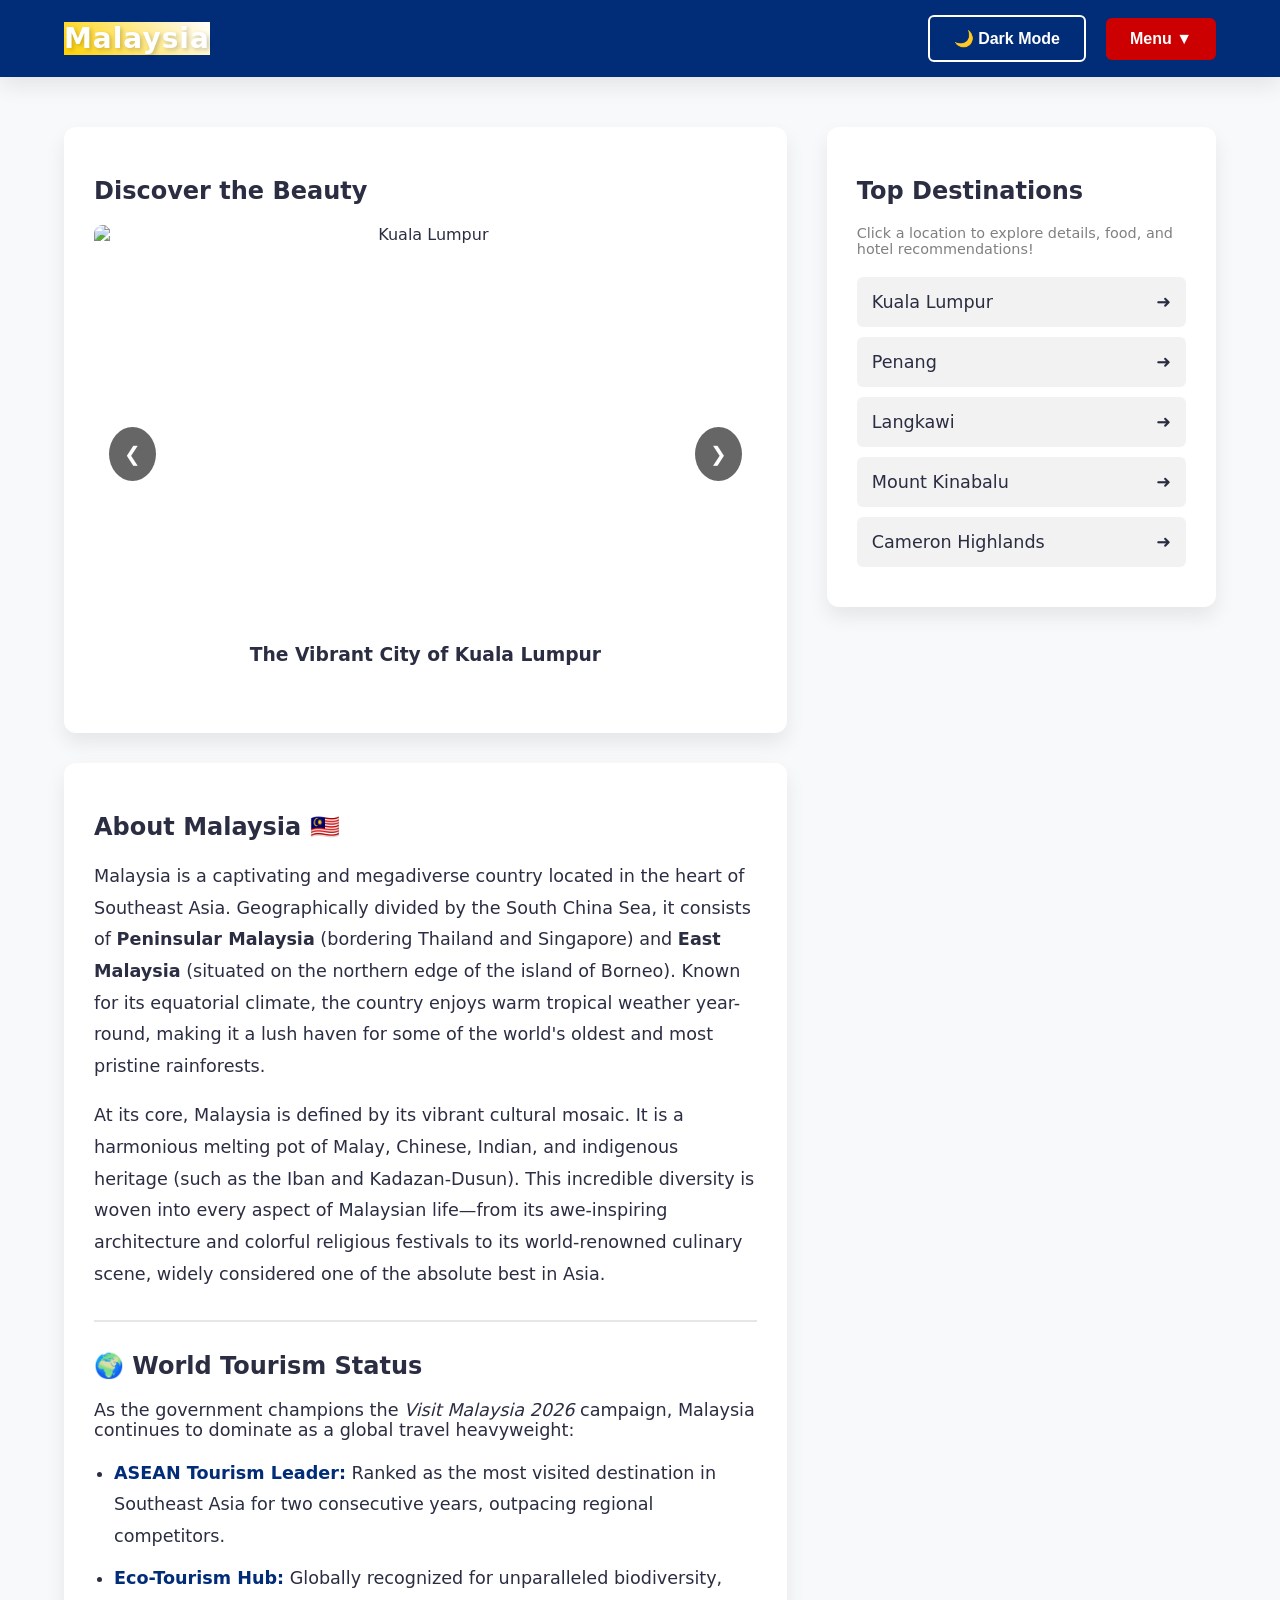
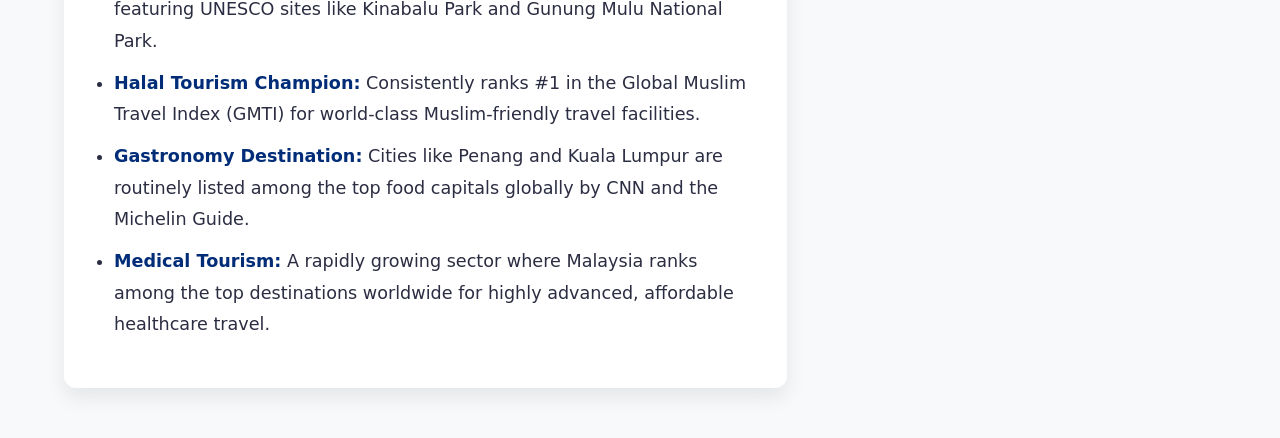
==== Tubes Webdas.html @ df456ab6 "Add files via upload" ====
<!DOCTYPE html>
<html lang="en">
<head>
    <meta charset="UTF-8">
    <meta name="viewport" content="width=device-width, initial-scale=1.0">
    <title>Discover Malaysia - Pro</title>
    <style>
        :root {
            --bg-color: #f8f9fa;
            --text-color: #2b2d42;
            --box-bg: #ffffff;
            --primary-blue: #012C78;
            --primary-red: #CC0001;
            --accent-gold: #FFD100;
            --shadow: 0 10px 20px rgba(0,0,0,0.08);
        }

        .dark-theme {
            --bg-color: #121212;
            --text-color: #f1f1f1;
            --box-bg: #1e1e1e;
            --shadow: 0 10px 20px rgba(0,0,0,0.4);
        }

        body {
            font-family: 'Segoe UI', system-ui, sans-serif;
            margin: 0;
            padding: 0;
            background-color: var(--bg-color);
            color: var(--text-color);
            transition: background-color 0.4s ease, color 0.4s ease; 
        }

        .navbar {
            display: flex;
            justify-content: space-between;
            align-items: center;
            background-color: var(--primary-blue);
            padding: 15px 5%;
            color: white;
            position: sticky;
            top: 0;
            z-index: 1000;
            box-shadow: var(--shadow);
        }

        .text-effect {
            font-size: 28px;
            font-weight: 800;
            background: linear-gradient(45deg, var(--accent-gold), #ffffff);
            text-shadow: 2px 2px 4px rgba(0,0,0,0.2);
            letter-spacing: 1px;
            cursor: pointer;
        }

        .nav-controls {
            display: flex;
            gap: 20px;
            align-items: center;
        }

        .dropdown { position: relative; display: inline-block; }
        .dropdown-content {
            display: none;
            position: absolute;
            right: 0;
            top: 100%;
            background-color: var(--box-bg);
            min-width: 180px;
            box-shadow: var(--shadow);
            z-index: 1;
            border-radius: 8px;
            overflow: hidden;
            opacity: 0;
            transition: opacity 0.3s ease;
        }
        .dropdown-content a { 
            color: var(--text-color); 
            padding: 15px 20px; 
            text-decoration: none; 
            display: block;
            border-bottom: 1px solid rgba(128,128,128,0.1);
        }
        .dropdown-content a:hover { background-color: var(--primary-blue); color: white; }
        .dropdown:hover .dropdown-content { display: block; opacity: 1; }

        .main-grid {
            display: grid;
            grid-template-columns: 1.3fr 0.7fr;
            gap: 40px;
            padding: 50px 5%;
            max-width: 1400px;
            margin: 0 auto;
        }

        .details-grid {
            display: grid;
            grid-template-columns: 1fr 1fr;
            gap: 20px;
            margin-top: 30px;
        }

        .detail-card {
            background: rgba(128,128,128,0.05);
            border-left: 5px solid var(--primary-red);
            padding: 20px;
            border-radius: 8px;
            line-height: 1.6;
        }

        .detail-card h3 { margin-top: 0; color: var(--primary-blue); }
        .dark-theme .detail-card h3 { color: var(--accent-gold); }

        @keyframes slideUpFade {
            from { opacity: 0; transform: translateY(40px); }
            to { opacity: 1; transform: translateY(0); }
        }
        @keyframes fadeIn {
            from { opacity: 0; }
            to { opacity: 1; }
        }
        
        .animated-box {
            animation: slideUpFade 0.8s ease-out forwards;
            background: var(--box-bg);
            padding: 30px;
            border-radius: 12px;
            box-shadow: var(--shadow);
            transition: background-color 0.4s ease, transform 0.3s ease;
        }

        .img-featured {
            width: 100%;
            height: 400px;
            border-radius: 8px;
            object-fit: cover;
            display: block;
            margin-bottom: 15px;
        }

        .btn {
            background-color: var(--primary-red);
            color: white;
            border: none;
            padding: 12px 24px;
            font-size: 16px;
            font-weight: bold;
            border-radius: 6px;
            cursor: pointer;
            transition: background-color 0.3s ease, transform 0.2s ease;
        }
        .btn:hover { background-color: #a00000; transform: scale(1.05); }
        .btn-outline { background-color: transparent; border: 2px solid white; }

        .carousel-container { position: relative; width: 100%; overflow: hidden; border-radius: 8px; margin-bottom: 20px; }
        .carousel-slide { display: none; text-align: center; }
        .carousel-slide.active { display: block; animation: slideUpFade 0.5s ease-out; }
        .carousel-btn {
            position: absolute; top: 50%; transform: translateY(-50%);
            background: rgba(0,0,0,0.6); color: white; border: none;
            padding: 15px; cursor: pointer; font-size: 20px; border-radius: 50%;
            transition: background 0.3s ease;
        }
        .carousel-btn:hover { background: var(--primary-red); }
        .prev { left: 15px; } .next { right: 15px; }

        .destination-list { list-style: none; padding: 0; margin: 0; }
        .destination-list li {
            background: rgba(128,128,128,0.1); margin-bottom: 10px; padding: 15px;
            border-radius: 6px; cursor: pointer; font-weight: 500; font-size: 1.1em;
            transition: all 0.3s ease; display: flex; justify-content: space-between;
        }
        .destination-list li:hover { background: var(--primary-blue); color: white; padding-left: 25px; }

        .status-list {
            padding-left: 20px;
            line-height: 1.8;
            font-size: 1.1em;
        }
        .status-list li { margin-bottom: 10px; }
        .status-list strong { color: var(--primary-blue); }
        .dark-theme .status-list strong { color: var(--accent-gold); }

        #backToTopBtn {
            display: none; position: fixed; bottom: 40px; right: 40px;
            z-index: 99; border-radius: 50%; padding: 15px 20px; font-size: 20px;
        }

        #homeView { display: block; animation: fadeIn 0.5s ease-in; }
        #destinationView { 
            display: none; padding: 50px 5%; max-width: 1100px; margin: 0 auto; 
            animation: fadeIn 0.5s ease-in;
        }

        @media (max-width: 900px) {
            .main-grid, .details-grid { grid-template-columns: 1fr; }
            .navbar { flex-direction: column; gap: 15px; }
            .img-featured { height: 250px; }
        }
    </style>
</head>
<body>

    <nav class="navbar">
        <div class="text-effect" onclick="goHome()">Malaysia</div>
        <div class="nav-controls">
            <button class="btn btn-outline" id="themeToggleBtn">🌙 Dark Mode</button>
            <div class="dropdown">
                <button class="btn">Menu ▼</button>
                <div class="dropdown-content">
                    <a href="#" onclick="goHome()">Home</a>
                    <a href="#">Culture & Heritage</a>
                    <a href="#">Nature & Parks</a>
                </div>
            </div>
        </div>
    </nav>

    <div id="homeView">
        <main class="main-grid">
            
            <div>
                <section class="animated-box">
                    <h2>Discover the Beauty</h2>
                    <div class="carousel-container">
                        <div class="carousel-slide active">
                            <img src="" alt="Kuala Lumpur" class="img-featured">
                            <h3>The Vibrant City of Kuala Lumpur</h3>
                        </div>
                        <div class="carousel-slide">
                            <img src="" alt="Penang" class="img-featured">
                            <h3>Heritage Streets of Penang</h3>
                        </div>
                        <div class="carousel-slide">
                            <img src="" alt="Langkawi" class="img-featured">
                            <h3>Pristine Beaches of Langkawi</h3>
                        </div>
                        <button class="carousel-btn prev" onclick="changeSlide(-1)">&#10094;</button>
                        <button class="carousel-btn next" onclick="changeSlide(1)">&#10095;</button>
                    </div>
                </section>

                <section class="animated-box" style="margin-top: 30px;">
                    <h2>About Malaysia 🇲🇾</h2>
                    <p style="line-height: 1.8; font-size: 1.1em;">
                        Malaysia is a captivating and megadiverse country located in the heart of Southeast Asia. Geographically divided by the South China Sea, it consists of <strong>Peninsular Malaysia</strong> (bordering Thailand and Singapore) and <strong>East Malaysia</strong> (situated on the northern edge of the island of Borneo). Known for its equatorial climate, the country enjoys warm tropical weather year-round, making it a lush haven for some of the world's oldest and most pristine rainforests.
                    </p>
                    <p style="line-height: 1.8; font-size: 1.1em;">
                        At its core, Malaysia is defined by its vibrant cultural mosaic. It is a harmonious melting pot of Malay, Chinese, Indian, and indigenous heritage (such as the Iban and Kadazan-Dusun). This incredible diversity is woven into every aspect of Malaysian life—from its awe-inspiring architecture and colorful religious festivals to its world-renowned culinary scene, widely considered one of the absolute best in Asia.
                    </p>

                    <hr style="border: 1px solid rgba(128,128,128,0.2); margin: 30px 0;">

                    <h2>🌍 World Tourism Status</h2>
                    <p style="font-size: 1.1em;">As the government champions the <em>Visit Malaysia 2026</em> campaign, Malaysia continues to dominate as a global travel heavyweight:</p>
                    <ul class="status-list">
                        <li><strong>ASEAN Tourism Leader:</strong> Ranked as the most visited destination in Southeast Asia for two consecutive years, outpacing regional competitors.</li>
                        <li><strong>Eco-Tourism Hub:</strong> Globally recognized for unparalleled biodiversity, featuring UNESCO sites like Kinabalu Park and Gunung Mulu National Park.</li>
                        <li><strong>Halal Tourism Champion:</strong> Consistently ranks #1 in the Global Muslim Travel Index (GMTI) for world-class Muslim-friendly travel facilities.</li>
                        <li><strong>Gastronomy Destination:</strong> Cities like Penang and Kuala Lumpur are routinely listed among the top food capitals globally by CNN and the Michelin Guide.</li>
                        <li><strong>Medical Tourism:</strong> A rapidly growing sector where Malaysia ranks among the top destinations worldwide for highly advanced, affordable healthcare travel.</li>
                    </ul>
                </section>
            </div>

            <aside>
                <div class="animated-box" style="position: sticky; top: 100px;">
                    <h2>Top Destinations</h2>
                    <p style="font-size: 0.9em; color: gray; margin-bottom: 20px;">Click a location to explore details, food, and hotel recommendations!</p>
                    
                    <ul class="destination-list" id="destinationList">
                        <li data-id="kl">Kuala Lumpur <span>➜</span></li>
                        <li data-id="penang">Penang <span>➜</span></li>
                        <li data-id="langkawi">Langkawi <span>➜</span></li>
                        <li data-id="kinabalu">Mount Kinabalu <span>➜</span></li>
                        <li data-id="cameron">Cameron Highlands <span>➜</span></li>
                    </ul>
                </div>
            </aside>
        </main>
    </div>

    <div id="destinationView">
        <button class="btn" onclick="goHome()">⬅️Return to Home</button>
        
        <div class="animated-box" style="margin-top: 30px;">
            <h1 id="detailTitle" style="color: var(--primary-blue); font-size: 2.8em; margin-top: 0;">Title</h1>
            <img id="detailImage" src="" alt="Destination Image" class="img-featured" style="height: 500px;">
            <p id="detailDesc" style="font-size: 1.2em; line-height: 1.8; margin-top: 20px;"></p>
            
            <div class="details-grid">
                <div class="detail-card">
                    <h3>🍽️ Must-Try Food (With Recommendations)</h3>
                    <p id="detailFood"></p>
                </div>
                <div class="detail-card">
                    <h3>🏨 Top Hotels</h3>
                    <p id="detailHotel"></p>
                </div>
                <div class="detail-card">
                    <h3>🏛️ Historical Sites</h3>
                    <p id="detailHistory"></p>
                </div>
                <div class="detail-card">
                    <h3>📍 Places to Visit</h3>
                    <p id="detailVisit"></p>
                </div>
            </div>
        </div>

        <div style="height: 100px;"></div>
    </div>

    <button class="btn" id="backToTopBtn" onclick="scrollToTop()">↑</button>

    <script>
        const destinationData = {
            "kl": {
                title: "Kuala Lumpur",
                img: "",
                desc: "Kuala Lumpur is the vibrant capital city of Malaysia, seamlessly blending colonial history with futuristic architecture and massive shopping districts.",
                food: "Nasi Lemak (Try it at 'Village Park Restaurant' in Damansara), Char Kway Teow and street food (Explore the famous 'Jalan Alor' night market).",
                hotel: "The Mandarin Oriental KL, W Kuala Lumpur, Trader's Hotel.",
                history: "Sultan Abdul Samad Building, Merdeka Square (where independence was declared).",
                visit: "Petronas Twin Towers, Batu Caves, KL Tower, Bukit Bintang shopping district."
            },
            "penang": {
                title: "Penang",
                img: "",
                desc: "Often known as the food capital of Malaysia, Penang is a spectacular blend of nature, rich colonial history, and a vibrant cultural heritage.",
                food: "Penang Asam Laksa (Try 'Penang Road Famous Teochew Chendul'), Nasi Kandar (Highly recommend 'Deen Maju' or 'Line Clear').",
                hotel: "Eastern & Oriental Hotel (Historic luxury), Shangri-La Rasa Sayang Resort.",
                history: "Fort Cornwallis, Khoo Kongsi clan house, Pinang Peranakan Mansion.",
                visit: "George Town Street Art, Kek Lok Si Temple, Penang Hill."
            },
            "langkawi": {
                title: "Langkawi",
                img: "",
                desc: "Langkawi is an archipelago of 99 islands in the Andaman Sea. Known as the Jewel of Kedah, it boasts pristine beaches and duty-free shopping status.",
                food: "Fresh Ikan Bakar / Grilled Fish (Try 'Orkid Ria Seafood Restaurant' or 'Hafiz View' for great local flavors).",
                hotel: "The Datai Langkawi, St. Regis Langkawi, Pelangi Beach Resort.",
                history: "Mahsuri Tomb & Cultural Centre, Field of Burnt Rice.",
                visit: "Langkawi Sky Bridge, Kilim Karst Geoforest Park, Eagle Square."
            },
            "kinabalu": {
                title: "Mount Kinabalu (Sabah)",
                img: "",
                desc: "Located on the island of Borneo, Mount Kinabalu is the highest peak in Malaysia, surrounded by a world-renowned UNESCO national park teeming with unique biodiversity.",
                food: "Tuaran Mee (Try 'Kedai Kopi Lok Kyun'), Fresh Seafood (Highly recommend 'Welcome Seafood Restaurant' in Kota Kinabalu).",
                hotel: "Sutera Sanctuary Lodges, Sabah Tea Resort, Shangri-La Tanjung Aru.",
                history: "Kundasang War Memorial (Honoring WWII POWs).",
                visit: "Low's Peak (Summit), Poring Hot Springs, Kinabalu Park Botanical Garden."
            },
            "cameron": {
                title: "Cameron Highlands",
                img: "",
                desc: "Escape the tropical heat in the Cameron Highlands! This beautiful hillside area is famous for its sweeping emerald-green tea plantations and cool climate.",
                food: "Traditional English Scones with fresh strawberry jam (Try the 'Jim Thompson Tea Room'), Hot Steamboat dining (Try 'Ferm Nyonya').",
                hotel: "Cameron Highlands Resort, The Lakehouse, Strawberry Park Resort.",
                history: "Time Tunnel Museum (History of the Highlands), Jim Thompson's Mystery Trail.",
                visit: "Boh Tea Plantation, Mossy Forest, Kea Farm Market."
            }
        };

        // return home
        const homeView = document.getElementById('homeView');
        const destinationView = document.getElementById('destinationView');
        const listItems = document.querySelectorAll('#destinationList li');
        
        listItems.forEach(function(item) {
            item.addEventListener('click', function() {
                let locId = this.getAttribute('data-id');
                
                let locData = destinationData[locId];
                
                document.getElementById('detailTitle').textContent = locData.title;
                document.getElementById('detailImage').src = locData.img;
                document.getElementById('detailDesc').innerHTML = locData.desc;
                document.getElementById('detailFood').innerHTML = locData.food;
                document.getElementById('detailHotel').innerHTML = locData.hotel;
                document.getElementById('detailHistory').innerHTML = locData.history;
                document.getElementById('detailVisit').innerHTML = locData.visit;
                
                homeView.style.display = 'none';
                destinationView.style.display = 'block';
                window.scrollTo(0, 0); 
            });
        });

        function goHome() {
            destinationView.style.display = 'none';
            homeView.style.display = 'block';
            window.scrollTo(0, 0);
        }

        // dark mode option
        const themeToggleBtn = document.getElementById('themeToggleBtn');
        const body = document.body;
        
        themeToggleBtn.addEventListener('click', function() {
            body.classList.toggle('dark-theme');
            if (body.classList.contains('dark-theme')) {
                themeToggleBtn.textContent = '☀️ Light Mode';
            } else {
                themeToggleBtn.textContent = '🌙 Dark Mode';
            }
        });

        // carousel img
        let slideIndex = 0;
        const slides = document.querySelectorAll('.carousel-slide');

        function changeSlide(n) {
            slides[slideIndex].classList.remove('active');
            slideIndex += n;
            if (slideIndex >= slides.length) slideIndex = 0;
            if (slideIndex < 0) slideIndex = slides.length - 1;
            slides[slideIndex].classList.add('active');
        }

        setInterval(function() { changeSlide(1); }, 5000);

        const topBtn = document.getElementById('backToTopBtn');
        
        // back t top
        window.onscroll = function() {
            if (document.body.scrollTop > 300 || document.documentElement.scrollTop > 300) {
                topBtn.style.display = "block";
            } else {
                topBtn.style.display = "none";
            }
        };

        function scrollToTop() {
            window.scrollTo({ top: 0, behavior: 'smooth' });
        }
    </script>
</body>
</html>
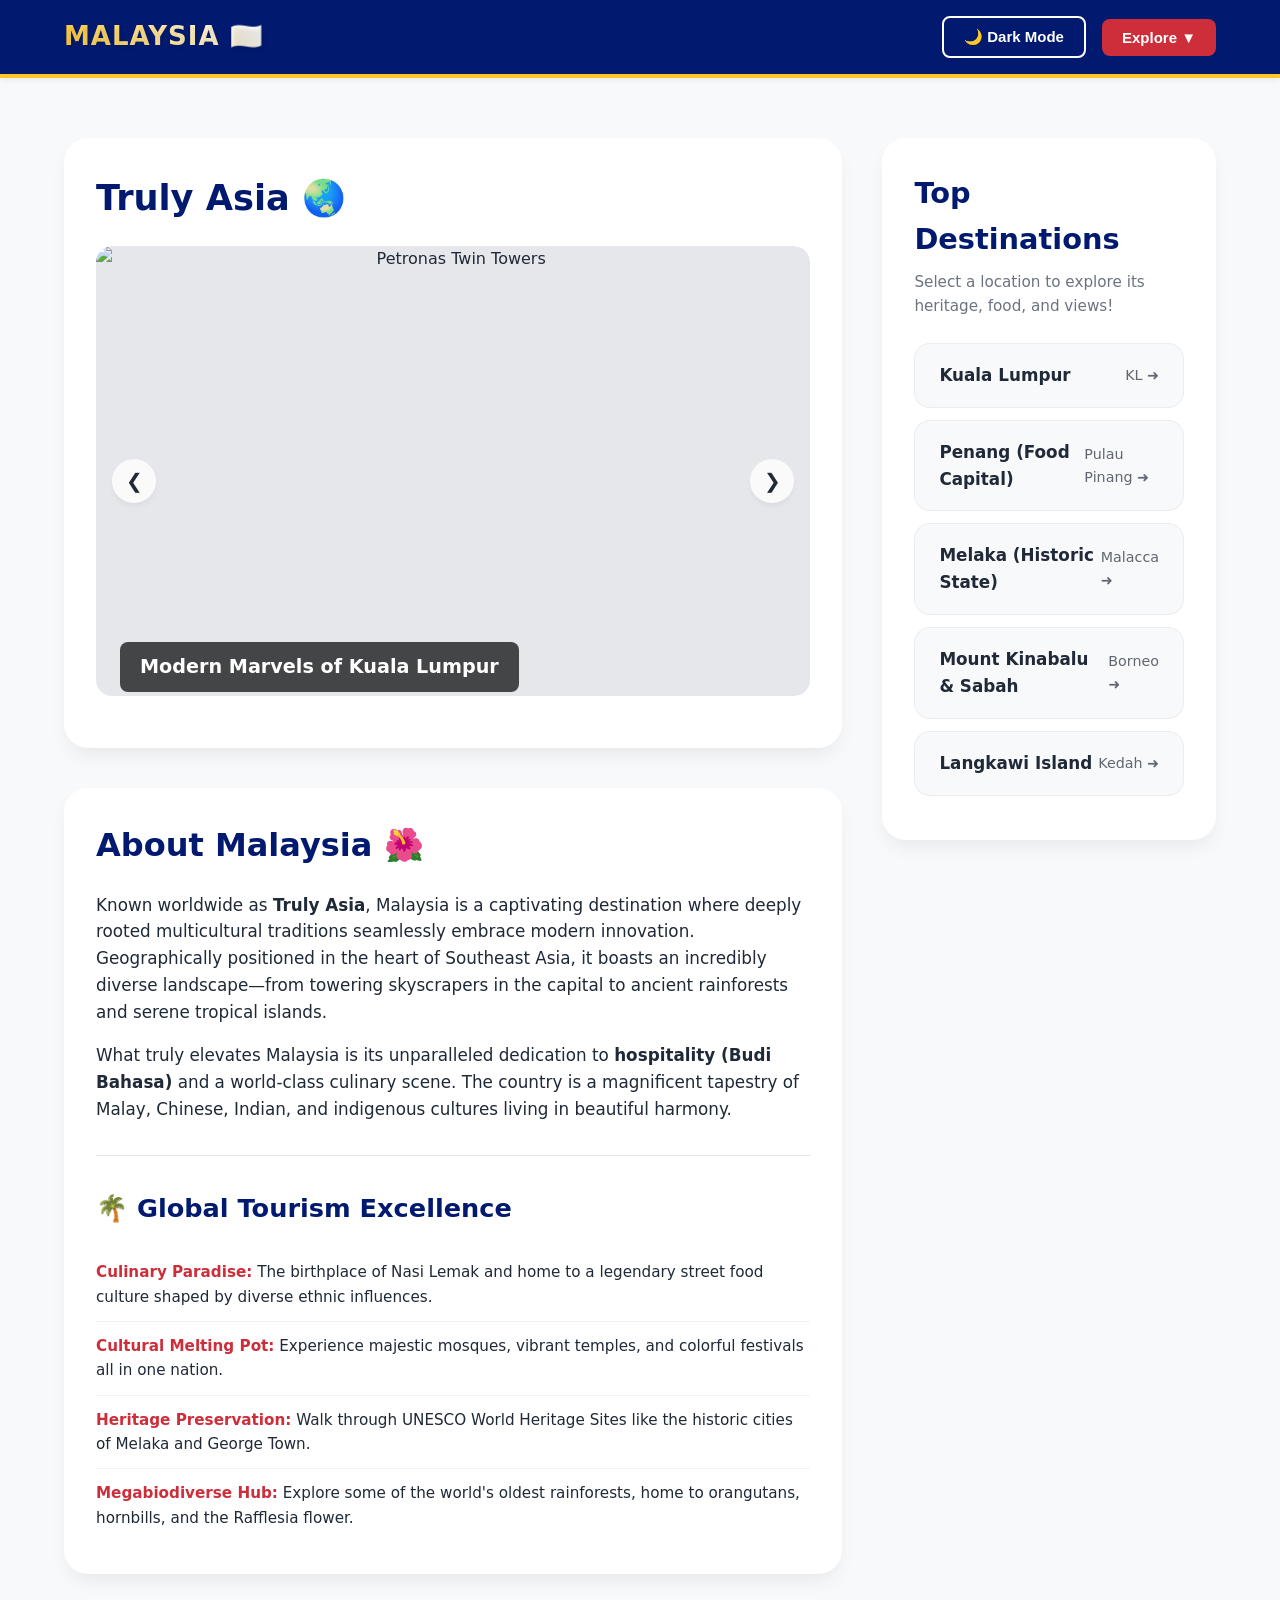
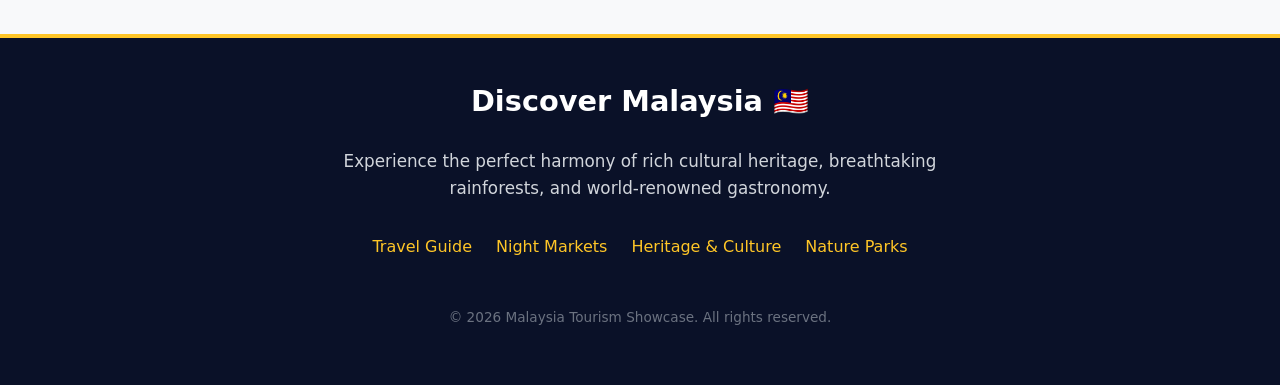
==== commit 1b6fd12b: "Update print statement from 'Hello' to 'Goodbye'" ====
--- a/Tubes Webdas.html
+++ b/Tubes Webdas.html
@@ -1,378 +1,793 @@
 <!DOCTYPE html>
 <html lang="en">
+
 <head>
     <meta charset="UTF-8">
     <meta name="viewport" content="width=device-width, initial-scale=1.0">
-    <title>Discover Malaysia - Pro</title>
+    <title>Discover Malaysia | Menemui Malaysia</title>
     <style>
         :root {
-            --bg-color: #f8f9fa;
-            --text-color: #2b2d42;
-            --box-bg: #ffffff;
-            --primary-blue: #012C78;
-            --primary-red: #CC0001;
-            --accent-gold: #FFD100;
-            --shadow: 0 10px 20px rgba(0,0,0,0.08);
+            --malaysia-blue: #011A70;
+            --malaysia-red: #CD2E3A;
+            --malaysia-yellow: #FFC627;
+            --bg-color: #F8F9FA;
+            --text-color: #1F2937;
+            --text-muted: #6B7280;
+            --box-bg: #FFFFFF;
+            --footer-bg: #0A1128;
+            
+            --shadow-sm: 0 4px 6px -1px rgba(0, 0, 0, 0.05);
+            --shadow-md: 0 10px 20px -5px rgba(0, 0, 0, 0.08);
+            --shadow-hover: 0 20px 25px -5px rgba(0, 0, 0, 0.1);
+            --radius-sm: 8px;
+            --radius-md: 16px;
+            --radius-lg: 24px;
+            --transition: all 0.3s cubic-bezier(0.4, 0, 0.2, 1);
         }
 
         .dark-theme {
-            --bg-color: #121212;
-            --text-color: #f1f1f1;
-            --box-bg: #1e1e1e;
-            --shadow: 0 10px 20px rgba(0,0,0,0.4);
-        }
-
-        body {
-            font-family: 'Segoe UI', system-ui, sans-serif;
+            --bg-color: #111827;
+            --text-color: #F9FAFB;
+            --text-muted: #9CA3AF;
+            --box-bg: #1F2937;
+            --footer-bg: #030712;
+            --malaysia-blue: #1D4ED8; 
+            --malaysia-red: #EF4444;
+            --shadow-md: 0 10px 20px -5px rgba(0, 0, 0, 0.5);
+            --shadow-hover: 0 20px 25px -5px rgba(0, 0, 0, 0.7);
+        }
+
+        * {
+            box-sizing: border-box;
             margin: 0;
             padding: 0;
+        }
+
+        body {
+            font-family: 'Inter', 'Segoe UI', system-ui, sans-serif;
             background-color: var(--bg-color);
             color: var(--text-color);
-            transition: background-color 0.4s ease, color 0.4s ease; 
+            transition: var(--transition);
+            display: flex;
+            flex-direction: column;
+            min-height: 100vh;
+            line-height: 1.6;
         }
 
         .navbar {
             display: flex;
             justify-content: space-between;
             align-items: center;
-            background-color: var(--primary-blue);
-            padding: 15px 5%;
+            background-color: var(--malaysia-blue);
+            padding: 16px 5%;
             color: white;
             position: sticky;
             top: 0;
             z-index: 1000;
-            box-shadow: var(--shadow);
+            box-shadow: var(--shadow-sm);
+            border-bottom: 4px solid var(--malaysia-yellow);
+            transition: var(--transition);
         }
 
         .text-effect {
-            font-size: 28px;
+            font-size: 26px;
             font-weight: 800;
-            background: linear-gradient(45deg, var(--accent-gold), #ffffff);
-            text-shadow: 2px 2px 4px rgba(0,0,0,0.2);
+            background: linear-gradient(45deg, var(--malaysia-yellow), #FFF, var(--malaysia-yellow));
+            background-size: 200% auto;
+            -webkit-background-clip: text;
+            -webkit-text-fill-color: transparent;
+            text-shadow: 2px 2px 4px rgba(0, 0, 0, 0.1);
             letter-spacing: 1px;
             cursor: pointer;
+            animation: shine 4s linear infinite;
+        }
+
+        @keyframes shine {
+            to { background-position: 200% center; }
         }
 
         .nav-controls {
             display: flex;
-            gap: 20px;
+            gap: 16px;
             align-items: center;
         }
 
-        .dropdown { position: relative; display: inline-block; }
+        .btn {
+            background-color: var(--malaysia-red);
+            color: white;
+            border: none;
+            padding: 10px 20px;
+            font-size: 15px;
+            font-weight: 600;
+            border-radius: var(--radius-sm);
+            cursor: pointer;
+            transition: var(--transition);
+            display: inline-flex;
+            align-items: center;
+            justify-content: center;
+        }
+
+        .btn:hover {
+            background-color: #A01E28;
+            transform: translateY(-2px);
+            box-shadow: var(--shadow-md);
+        }
+
+        .btn-outline {
+            background-color: transparent;
+            border: 2px solid white;
+            color: white;
+        }
+        
+        .btn-outline:hover {
+            background-color: rgba(255, 255, 255, 0.15);
+            transform: translateY(-2px);
+        }
+
+        .dropdown {
+            position: relative;
+            display: inline-block;
+        }
+
         .dropdown-content {
-            display: none;
+            display: block;
+            visibility: hidden;
             position: absolute;
             right: 0;
-            top: 100%;
+            top: 130%;
             background-color: var(--box-bg);
-            min-width: 180px;
-            box-shadow: var(--shadow);
+            min-width: 240px;
+            box-shadow: var(--shadow-md);
             z-index: 1;
-            border-radius: 8px;
+            border-radius: var(--radius-md);
             overflow: hidden;
             opacity: 0;
-            transition: opacity 0.3s ease;
-        }
-        .dropdown-content a { 
-            color: var(--text-color); 
-            padding: 15px 20px; 
-            text-decoration: none; 
+            text-align: left;
+            transform: translateY(10px);
+            transition: var(--transition);
+            border: 1px solid rgba(128, 128, 128, 0.1);
+        }
+
+        .dropdown-content a {
+            color: var(--text-color);
+            padding: 14px 20px;
+            text-decoration: none;
             display: block;
-            border-bottom: 1px solid rgba(128,128,128,0.1);
-        }
-        .dropdown-content a:hover { background-color: var(--primary-blue); color: white; }
-        .dropdown:hover .dropdown-content { display: block; opacity: 1; }
+            border-bottom: 1px solid rgba(128, 128, 128, 0.05);
+            transition: var(--transition);
+            font-weight: 500;
+        }
+
+        .dropdown-content a:hover {
+            background-color: var(--malaysia-blue);
+            color: white;
+            padding-left: 28px;
+        }
+
+        .dropdown:hover .dropdown-content {
+            visibility: visible;
+            opacity: 1;
+            transform: translateY(0);
+        }
 
         .main-grid {
             display: grid;
-            grid-template-columns: 1.3fr 0.7fr;
+            grid-template-columns: 1.4fr 0.6fr;
             gap: 40px;
-            padding: 50px 5%;
-            max-width: 1400px;
+            padding: 60px 5%;
+            max-width: 1440px;
             margin: 0 auto;
+            flex-grow: 1;
+        }
+
+        .category-grid {
+            display: grid;
+            grid-template-columns: repeat(auto-fit, minmax(340px, 1fr));
+            gap: 32px;
+            padding: 40px 5%;
+            max-width: 1440px;
+            margin: 0 auto;
+            flex-grow: 1;
         }
 
         .details-grid {
             display: grid;
-            grid-template-columns: 1fr 1fr;
-            gap: 20px;
-            margin-top: 30px;
+            grid-template-columns: repeat(auto-fit, minmax(280px, 1fr));
+            gap: 24px;
+            margin-top: 40px;
+        }
+
+        .animated-box {
+            background: var(--box-bg);
+            padding: 32px;
+            border-radius: var(--radius-lg);
+            box-shadow: var(--shadow-md);
+            transition: var(--transition);
+            animation: slideUpFade 0.6s ease-out forwards;
+        }
+
+        .animated-box:hover {
+            box-shadow: var(--shadow-hover);
         }
 
         .detail-card {
-            background: rgba(128,128,128,0.05);
-            border-left: 5px solid var(--primary-red);
-            padding: 20px;
-            border-radius: 8px;
-            line-height: 1.6;
-        }
-
-        .detail-card h3 { margin-top: 0; color: var(--primary-blue); }
-        .dark-theme .detail-card h3 { color: var(--accent-gold); }
+            background: rgba(128, 128, 128, 0.03);
+            border-left: 6px solid var(--malaysia-red);
+            padding: 24px;
+            border-radius: 0 var(--radius-md) var(--radius-md) 0;
+            transition: var(--transition);
+        }
+        
+        .detail-card:hover {
+            transform: translateX(5px);
+            background: rgba(128, 128, 128, 0.06);
+        }
+
+        .detail-card h3 {
+            margin-top: 0;
+            margin-bottom: 12px;
+            color: var(--malaysia-blue);
+            font-size: 1.2rem;
+        }
+
+        .dark-theme .detail-card h3 {
+            color: var(--malaysia-yellow);
+        }
+
+        .img-featured {
+            width: 100%;
+            height: 450px;
+            border-radius: var(--radius-md);
+            object-fit: cover;
+            display: block;
+            margin-bottom: 20px;
+            background-color: #E5E7EB;
+        }
+
+        .dark-theme .img-featured {
+            background-color: #374151;
+        }
+
+        .img-card {
+            width: calc(100% + 64px);
+            height: 240px;
+            object-fit: cover;
+            border-radius: var(--radius-lg) var(--radius-lg) 0 0;
+            margin: -32px -32px 24px -32px;
+            background-color: #E5E7EB;
+        }
+
+        .carousel-container {
+            position: relative;
+            width: 100%;
+            overflow: hidden;
+            border-radius: var(--radius-md);
+            margin-top: 20px;
+        }
+
+        .carousel-slide {
+            display: none;
+            text-align: center;
+        }
+
+        .carousel-slide.active {
+            display: block;
+            animation: fadeIn 0.5s ease-out;
+        }
+
+        .carousel-slide h3 {
+            position: absolute;
+            bottom: 24px;
+            left: 24px;
+            background: rgba(0, 0, 0, 0.7);
+            color: white;
+            padding: 10px 20px;
+            border-radius: var(--radius-sm);
+            margin: 0;
+            font-size: 1.2rem;
+            backdrop-filter: blur(4px);
+        }
+
+        .carousel-btn {
+            position: absolute;
+            top: 50%;
+            transform: translateY(-50%);
+            background: rgba(255, 255, 255, 0.8);
+            color: var(--text-color);
+            border: none;
+            width: 44px;
+            height: 44px;
+            cursor: pointer;
+            font-size: 20px;
+            border-radius: 50%;
+            transition: var(--transition);
+            display: flex;
+            align-items: center;
+            justify-content: center;
+            box-shadow: var(--shadow-sm);
+        }
+
+        .carousel-btn:hover { 
+            background: var(--malaysia-blue); 
+            color: white;
+            transform: translateY(-50%) scale(1.1);
+        }
+        
+        .prev { left: 16px; }
+        .next { right: 16px; }
+
+        h1, h2 {
+            color: var(--malaysia-blue);
+            margin-bottom: 20px;
+            font-weight: 800;
+        }
+
+        .dark-theme h1, .dark-theme h2 {
+            color: var(--malaysia-yellow);
+        }
+
+        p {
+            color: var(--text-color);
+            margin-bottom: 16px;
+            font-size: 1.05rem;
+        }
+
+        .destination-list {
+            list-style: none;
+        }
+
+        .destination-list li {
+            background: var(--bg-color);
+            margin-bottom: 12px;
+            padding: 18px 24px;
+            border-radius: var(--radius-md);
+            cursor: pointer;
+            font-weight: 600;
+            font-size: 1.05rem;
+            transition: var(--transition);
+            display: flex;
+            justify-content: space-between;
+            align-items: center;
+            border: 1px solid rgba(128, 128, 128, 0.1);
+        }
+
+        .destination-list li:hover {
+            background: var(--malaysia-blue);
+            color: white;
+            transform: scale(1.02);
+            box-shadow: var(--shadow-md);
+            border-color: transparent;
+        }
+        
+        .dest-cht {
+            font-size: 0.85em;
+            opacity: 0.7;
+            font-weight: 400;
+        }
+
+        .info-list {
+            list-style: none;
+            margin: 20px 0 0 0;
+        }
+        
+        .info-list li { 
+            padding: 12px 0; 
+            border-bottom: 1px solid rgba(128,128,128,0.1); 
+            font-size: 0.95rem;
+        }
+        
+        .info-list li:last-child { border-bottom: none; }
+        .info-list strong { color: var(--malaysia-red); }
+        .dark-theme .info-list strong { color: var(--malaysia-yellow); }
+
+        footer {
+            background-color: var(--footer-bg);
+            color: #FFFFFF;
+            text-align: center;
+            padding: 40px 20px;
+            margin-top: auto;
+            border-top: 4px solid var(--malaysia-yellow);
+        }
+
+        .footer-content {
+            max-width: 1200px;
+            margin: 0 auto;
+            display: flex;
+            flex-direction: column;
+            gap: 16px;
+        }
+
+        .footer-links {
+            display: flex;
+            justify-content: center;
+            flex-wrap: wrap;
+            gap: 24px;
+            margin-top: 16px;
+        }
+
+        .footer-links a {
+            color: var(--malaysia-yellow);
+            text-decoration: none;
+            font-weight: 500;
+            transition: var(--transition);
+        }
+
+        .footer-links a:hover {
+            color: white;
+            text-decoration: underline;
+        }
+
+        #backToTopBtn {
+            display: none;
+            position: fixed;
+            bottom: 40px;
+            right: 40px;
+            z-index: 99;
+            width: 50px;
+            height: 50px;
+            border-radius: 50%;
+            font-size: 24px;
+            box-shadow: var(--shadow-hover);
+            background-color: var(--malaysia-blue);
+        }
+
+        .view-section {
+            display: none;
+            animation: fadeIn 0.4s ease-in;
+            width: 100%;
+        }
+
+        .view-section.active {
+            display: block;
+        }
 
         @keyframes slideUpFade {
-            from { opacity: 0; transform: translateY(40px); }
+            from { opacity: 0; transform: translateY(30px); }
             to { opacity: 1; transform: translateY(0); }
         }
+
         @keyframes fadeIn {
             from { opacity: 0; }
             to { opacity: 1; }
         }
-        
-        .animated-box {
-            animation: slideUpFade 0.8s ease-out forwards;
-            background: var(--box-bg);
-            padding: 30px;
-            border-radius: 12px;
-            box-shadow: var(--shadow);
-            transition: background-color 0.4s ease, transform 0.3s ease;
-        }
-
-        .img-featured {
-            width: 100%;
-            height: 400px;
-            border-radius: 8px;
-            object-fit: cover;
-            display: block;
-            margin-bottom: 15px;
-        }
-
-        .btn {
-            background-color: var(--primary-red);
-            color: white;
-            border: none;
-            padding: 12px 24px;
-            font-size: 16px;
-            font-weight: bold;
-            border-radius: 6px;
-            cursor: pointer;
-            transition: background-color 0.3s ease, transform 0.2s ease;
-        }
-        .btn:hover { background-color: #a00000; transform: scale(1.05); }
-        .btn-outline { background-color: transparent; border: 2px solid white; }
-
-        .carousel-container { position: relative; width: 100%; overflow: hidden; border-radius: 8px; margin-bottom: 20px; }
-        .carousel-slide { display: none; text-align: center; }
-        .carousel-slide.active { display: block; animation: slideUpFade 0.5s ease-out; }
-        .carousel-btn {
-            position: absolute; top: 50%; transform: translateY(-50%);
-            background: rgba(0,0,0,0.6); color: white; border: none;
-            padding: 15px; cursor: pointer; font-size: 20px; border-radius: 50%;
-            transition: background 0.3s ease;
-        }
-        .carousel-btn:hover { background: var(--primary-red); }
-        .prev { left: 15px; } .next { right: 15px; }
-
-        .destination-list { list-style: none; padding: 0; margin: 0; }
-        .destination-list li {
-            background: rgba(128,128,128,0.1); margin-bottom: 10px; padding: 15px;
-            border-radius: 6px; cursor: pointer; font-weight: 500; font-size: 1.1em;
-            transition: all 0.3s ease; display: flex; justify-content: space-between;
-        }
-        .destination-list li:hover { background: var(--primary-blue); color: white; padding-left: 25px; }
-
-        .status-list {
-            padding-left: 20px;
-            line-height: 1.8;
-            font-size: 1.1em;
-        }
-        .status-list li { margin-bottom: 10px; }
-        .status-list strong { color: var(--primary-blue); }
-        .dark-theme .status-list strong { color: var(--accent-gold); }
-
-        #backToTopBtn {
-            display: none; position: fixed; bottom: 40px; right: 40px;
-            z-index: 99; border-radius: 50%; padding: 15px 20px; font-size: 20px;
-        }
-
-        #homeView { display: block; animation: fadeIn 0.5s ease-in; }
-        #destinationView { 
-            display: none; padding: 50px 5%; max-width: 1100px; margin: 0 auto; 
-            animation: fadeIn 0.5s ease-in;
-        }
-
-        @media (max-width: 900px) {
-            .main-grid, .details-grid { grid-template-columns: 1fr; }
-            .navbar { flex-direction: column; gap: 15px; }
+
+        @media (max-width: 992px) {
+            .main-grid { grid-template-columns: 1fr; }
+            .img-featured { height: 350px; }
+        }
+
+        @media (max-width: 768px) {
+            .navbar {
+                flex-direction: column;
+                gap: 20px;
+                padding-bottom: 24px;
+            }
+            .nav-controls {
+                width: 100%;
+                justify-content: center;
+            }
+            .dropdown-content {
+                right: auto;
+                left: 50%;
+                transform: translate(-50%, 10px);
+                text-align: center;
+            }
+            .dropdown:hover .dropdown-content {
+                transform: translate(-50%, 0);
+            }
             .img-featured { height: 250px; }
+            .carousel-slide h3 { font-size: 1rem; }
         }
     </style>
 </head>
+
 <body>
 
     <nav class="navbar">
-        <div class="text-effect" onclick="goHome()">Malaysia</div>
+        <div class="text-effect" onclick="switchView('homeView')">MALAYSIA 🇲🇾</div>
         <div class="nav-controls">
             <button class="btn btn-outline" id="themeToggleBtn">🌙 Dark Mode</button>
             <div class="dropdown">
-                <button class="btn">Menu ▼</button>
+                <button class="btn">Explore ▼</button>
                 <div class="dropdown-content">
-                    <a href="#" onclick="goHome()">Home</a>
-                    <a href="#">Culture & Heritage</a>
-                    <a href="#">Nature & Parks</a>
+                    <a href="#" onclick="switchView('homeView')">Home / Laman Utama</a>
+                    <a href="#" onclick="switchView('nightMarketView')">Night Markets / Pasar Malam</a>
+                    <a href="#" onclick="switchView('templesView')">Heritage / Warisan</a>
+                    <a href="#" onclick="switchView('natureView')">Nature / Alam Semulajadi</a>
                 </div>
             </div>
         </div>
     </nav>
 
-    <div id="homeView">
+    <div id="homeView" class="view-section active">
         <main class="main-grid">
-            
             <div>
                 <section class="animated-box">
-                    <h2>Discover the Beauty</h2>
+                    <h2 style="margin-top: 0; font-size: 2.2rem;">Truly Asia 🌏</h2>
                     <div class="carousel-container">
                         <div class="carousel-slide active">
-                            <img src="" alt="Kuala Lumpur" class="img-featured">
-                            <h3>The Vibrant City of Kuala Lumpur</h3>
+                            <img src="" alt="Petronas Twin Towers" class="img-featured">
+                            <h3>Modern Marvels of Kuala Lumpur</h3>
                         </div>
                         <div class="carousel-slide">
-                            <img src="" alt="Penang" class="img-featured">
-                            <h3>Heritage Streets of Penang</h3>
+                            <img src="" alt="George Town" class="img-featured">
+                            <h3>Historic Streets of Penang</h3>
                         </div>
                         <div class="carousel-slide">
-                            <img src="" alt="Langkawi" class="img-featured">
-                            <h3>Pristine Beaches of Langkawi</h3>
+                            <img src="" alt="Mount Kinabalu" class="img-featured">
+                            <h3>Majestic Peaks of Sabah</h3>
                         </div>
                         <button class="carousel-btn prev" onclick="changeSlide(-1)">&#10094;</button>
                         <button class="carousel-btn next" onclick="changeSlide(1)">&#10095;</button>
                     </div>
                 </section>
 
-                <section class="animated-box" style="margin-top: 30px;">
-                    <h2>About Malaysia 🇲🇾</h2>
-                    <p style="line-height: 1.8; font-size: 1.1em;">
-                        Malaysia is a captivating and megadiverse country located in the heart of Southeast Asia. Geographically divided by the South China Sea, it consists of <strong>Peninsular Malaysia</strong> (bordering Thailand and Singapore) and <strong>East Malaysia</strong> (situated on the northern edge of the island of Borneo). Known for its equatorial climate, the country enjoys warm tropical weather year-round, making it a lush haven for some of the world's oldest and most pristine rainforests.
+                <section class="animated-box" style="margin-top: 40px;">
+                    <h2 style="font-size: 2rem;">About Malaysia 🌺</h2>
+                    <p>
+                        Known worldwide as <strong>Truly Asia</strong>, Malaysia is a captivating destination where deeply rooted multicultural traditions seamlessly embrace modern innovation. Geographically positioned in the heart of Southeast Asia, it boasts an incredibly diverse landscape—from towering skyscrapers in the capital to ancient rainforests and serene tropical islands.
                     </p>
-                    <p style="line-height: 1.8; font-size: 1.1em;">
-                        At its core, Malaysia is defined by its vibrant cultural mosaic. It is a harmonious melting pot of Malay, Chinese, Indian, and indigenous heritage (such as the Iban and Kadazan-Dusun). This incredible diversity is woven into every aspect of Malaysian life—from its awe-inspiring architecture and colorful religious festivals to its world-renowned culinary scene, widely considered one of the absolute best in Asia.
+                    <p>
+                        What truly elevates Malaysia is its unparalleled dedication to <strong>hospitality (Budi Bahasa)</strong> and a world-class culinary scene. The country is a magnificent tapestry of Malay, Chinese, Indian, and indigenous cultures living in beautiful harmony.
                     </p>
 
-                    <hr style="border: 1px solid rgba(128,128,128,0.2); margin: 30px 0;">
-
-                    <h2>🌍 World Tourism Status</h2>
-                    <p style="font-size: 1.1em;">As the government champions the <em>Visit Malaysia 2026</em> campaign, Malaysia continues to dominate as a global travel heavyweight:</p>
-                    <ul class="status-list">
-                        <li><strong>ASEAN Tourism Leader:</strong> Ranked as the most visited destination in Southeast Asia for two consecutive years, outpacing regional competitors.</li>
-                        <li><strong>Eco-Tourism Hub:</strong> Globally recognized for unparalleled biodiversity, featuring UNESCO sites like Kinabalu Park and Gunung Mulu National Park.</li>
-                        <li><strong>Halal Tourism Champion:</strong> Consistently ranks #1 in the Global Muslim Travel Index (GMTI) for world-class Muslim-friendly travel facilities.</li>
-                        <li><strong>Gastronomy Destination:</strong> Cities like Penang and Kuala Lumpur are routinely listed among the top food capitals globally by CNN and the Michelin Guide.</li>
-                        <li><strong>Medical Tourism:</strong> A rapidly growing sector where Malaysia ranks among the top destinations worldwide for highly advanced, affordable healthcare travel.</li>
+                    <hr style="border: none; border-top: 1px solid rgba(128,128,128,0.2); margin: 32px 0;">
+
+                    <h2 style="font-size: 1.6rem;">🌴 Global Tourism Excellence</h2>
+                    <ul class="info-list" style="margin-top: 0;">
+                        <li><strong>Culinary Paradise:</strong> The birthplace of Nasi Lemak and home to a legendary street food culture shaped by diverse ethnic influences.</li>
+                        <li><strong>Cultural Melting Pot:</strong> Experience majestic mosques, vibrant temples, and colorful festivals all in one nation.</li>
+                        <li><strong>Heritage Preservation:</strong> Walk through UNESCO World Heritage Sites like the historic cities of Melaka and George Town.</li>
+                        <li><strong>Megabiodiverse Hub:</strong> Explore some of the world's oldest rainforests, home to orangutans, hornbills, and the Rafflesia flower.</li>
                     </ul>
                 </section>
             </div>
 
             <aside>
                 <div class="animated-box" style="position: sticky; top: 100px;">
-                    <h2>Top Destinations</h2>
-                    <p style="font-size: 0.9em; color: gray; margin-bottom: 20px;">Click a location to explore details, food, and hotel recommendations!</p>
-                    
+                    <h2 style="font-size: 1.8rem; margin-bottom: 8px;">Top Destinations</h2>
+                    <p style="font-size: 0.95rem; color: var(--text-muted); margin-bottom: 24px;">Select a location to explore its heritage, food, and views!</p>
                     <ul class="destination-list" id="destinationList">
-                        <li data-id="kl">Kuala Lumpur <span>➜</span></li>
-                        <li data-id="penang">Penang <span>➜</span></li>
-                        <li data-id="langkawi">Langkawi <span>➜</span></li>
-                        <li data-id="kinabalu">Mount Kinabalu <span>➜</span></li>
-                        <li data-id="cameron">Cameron Highlands <span>➜</span></li>
+                        <li data-id="kuala_lumpur"><span>Kuala Lumpur</span><span class="dest-cht">KL ➜</span></li>
+                        <li data-id="penang"><span>Penang (Food Capital)</span><span class="dest-cht">Pulau Pinang ➜</span></li>
+                        <li data-id="melaka"><span>Melaka (Historic State)</span><span class="dest-cht">Malacca ➜</span></li>
+                        <li data-id="sabah"><span>Mount Kinabalu & Sabah</span><span class="dest-cht">Borneo ➜</span></li>
+                        <li data-id="langkawi"><span>Langkawi Island</span><span class="dest-cht">Kedah ➜</span></li>
                     </ul>
                 </div>
             </aside>
         </main>
     </div>
 
-    <div id="destinationView">
-        <button class="btn" onclick="goHome()">⬅️Return to Home</button>
-        
-        <div class="animated-box" style="margin-top: 30px;">
-            <h1 id="detailTitle" style="color: var(--primary-blue); font-size: 2.8em; margin-top: 0;">Title</h1>
-            <img id="detailImage" src="" alt="Destination Image" class="img-featured" style="height: 500px;">
-            <p id="detailDesc" style="font-size: 1.2em; line-height: 1.8; margin-top: 20px;"></p>
-            
-            <div class="details-grid">
-                <div class="detail-card">
-                    <h3>🍽️ Must-Try Food (With Recommendations)</h3>
-                    <p id="detailFood"></p>
+    <div id="destinationView" class="view-section">
+        <div style="padding: 60px 5%; max-width: 1200px; margin: 0 auto;">
+            <button class="btn btn-outline" style="color: var(--text-color); border: 2px solid var(--malaysia-blue);" onclick="switchView('homeView')">⬅️ Back to Map</button>
+
+            <div class="animated-box" style="margin-top: 32px;">
+                <h1 id="detailTitle" style="font-size: 3rem; margin-top: 0;">Title</h1>
+                <img id="detailImage" src="" alt="Destination Image" class="img-featured" style="height: 500px;">
+                <p id="detailDesc" style="font-size: 1.15rem; margin-top: 24px;"></p>
+
+                <div class="details-grid">
+                    <div class="detail-card">
+                        <h3>🍛 Must-Eat Cuisine</h3>
+                        <p id="detailFood" style="margin: 0; font-size: 0.95rem;"></p>
+                    </div>
+                    <div class="detail-card">
+                        <h3>🏨 Where to Stay</h3>
+                        <p id="detailHotel" style="margin: 0; font-size: 0.95rem;"></p>
+                    </div>
+                    <div class="detail-card">
+                        <h3>🕌 Heritage & History</h3>
+                        <p id="detailHistory" style="margin: 0; font-size: 0.95rem;"></p>
+                    </div>
+                    <div class="detail-card">
+                        <h3>📍 Sightseeing Highlights</h3>
+                        <p id="detailVisit" style="margin: 0; font-size: 0.95rem;"></p>
+                    </div>
                 </div>
-                <div class="detail-card">
-                    <h3>🏨 Top Hotels</h3>
-                    <p id="detailHotel"></p>
-                </div>
-                <div class="detail-card">
-                    <h3>🏛️ Historical Sites</h3>
-                    <p id="detailHistory"></p>
-                </div>
-                <div class="detail-card">
-                    <h3>📍 Places to Visit</h3>
-                    <p id="detailVisit"></p>
-                </div>
             </div>
         </div>
-
-        <div style="height: 100px;"></div>
     </div>
+
+    <div id="nightMarketView" class="view-section">
+        <div style="padding: 60px 5% 20px; text-align: center;">
+            <h1 style="font-size: 3.5rem; margin-bottom: 16px;">Night Markets / Pasar Malam</h1>
+            <p style="font-size: 1.2rem; max-width: 800px; margin: 0 auto; color: var(--text-muted);">Experience the bustling, delicious, and vibrant soul of Malaysian culinary culture. Prepare your appetite for the world's best street food.</p>
+        </div>
+        <div class="category-grid">
+            <div class="animated-box">
+                <img src="" alt="Jalan Alor" class="img-card">
+                <h3>Jalan Alor (Kuala Lumpur)</h3>
+                <ul class="info-list">
+                    <li><strong>📍 Location:</strong> Bukit Bintang, heart of Kuala Lumpur.</li>
+                    <li><strong>🌶️ Top Dish:</strong> Grilled seafood, Char Kway Teow, and durian stalls.</li>
+                    <li><strong>💰 Price Range:</strong> RM20 - RM60 per person.</li>
+                    <li><strong>💡 Pro-Tip:</strong> The street transforms from a quiet lane by day to a bustling, neon-lit food paradise by night. Best to visit hungry!</li>
+                </ul>
+            </div>
+            <div class="animated-box">
+                <img src="" alt="Gurney Drive" class="img-card">
+                <h3>Gurney Drive Hawker (Penang)</h3>
+                <ul class="info-list">
+                    <li><strong>📍 Location:</strong> Along the coastal road of George Town, Penang.</li>
+                    <li><strong>🍜 Top Dish:</strong> Penang Laksa, Rojak, and Oyster Omelets.</li>
+                    <li><strong>💰 Price Range:</strong> RM15 - RM40 per person.</li>
+                    <li><strong>💡 Pro-Tip:</strong> One of the most famous food hubs in Malaysia's culinary capital. Grab a table first before ordering from multiple stalls.</li>
+                </ul>
+            </div>
+            <div class="animated-box">
+                <img src="" alt="Jonker Street" class="img-card">
+                <h3>Jonker Street Market (Melaka)</h3>
+                <ul class="info-list">
+                    <li><strong>📍 Location:</strong> Chinatown area of Melaka city.</li>
+                    <li><strong>🍡 Top Dish:</strong> Chicken Rice Balls, Nyonya Cendol, and Coconut Ice Cream.</li>
+                    <li><strong>💰 Price Range:</strong> RM15 - RM35 per person.</li>
+                    <li><strong>💡 Pro-Tip:</strong> Open only on weekends (Friday to Sunday nights). Combines amazing Peranakan food with antique shopping.</li>
+                </ul>
+            </div>
+        </div>
+    </div>
+
+    <div id="templesView" class="view-section">
+        <div style="padding: 60px 5% 20px; text-align: center;">
+            <h1 style="font-size: 3.5rem; margin-bottom: 16px;">Heritage & Worship / Warisan</h1>
+            <p style="font-size: 1.2rem; max-width: 800px; margin: 0 auto; color: var(--text-muted);">Step into the tranquil and spiritually diverse world of Malaysia, where stunning mosques, intricate temples, and vibrant shrines showcase incredible devotion.</p>
+        </div>
+        <div class="category-grid">
+            <div class="animated-box">
+                <img src="" alt="Batu Caves" class="img-card">
+                <h3>Batu Caves (Selangor)</h3>
+                <ul class="info-list">
+                    <li><strong>📜 History:</strong> A limestone hill with a series of caves and cave temples, discovered in the late 19th century.</li>
+                    <li><strong>🙏 Significance:</strong> One of the most popular Hindu shrines outside India, dedicated to Lord Murugan.</li>
+                    <li><strong>💡 Etiquette:</strong> Prepare to climb 272 colorful steps. Dress modestly and watch out for the mischievous macaque monkeys!</li>
+                </ul>
+            </div>
+            <div class="animated-box">
+                <img src="" alt="Putra Mosque" class="img-card">
+                <h3>Putra Mosque (Putrajaya)</h3>
+                <ul class="info-list">
+                    <li><strong>📜 History:</strong> Completed in 1999, the principal mosque of Putrajaya facing the scenic Putrajaya Lake.</li>
+                    <li><strong>🙏 Significance:</strong> Features stunning rose-tinted granite, incorporating Middle Eastern and traditional Malay architectural elements.</li>
+                    <li><strong>💡 Etiquette:</strong> Non-Muslim visitors are welcome outside prayer times. Robes are provided for visitors to ensure modest attire.</li>
+                </ul>
+            </div>
+            <div class="animated-box">
+                <img src="" alt="Kek Lok Si" class="img-card">
+                <h3>Kek Lok Si Temple (Penang)</h3>
+                <ul class="info-list">
+                    <li><strong>📜 History:</strong> Built in 1890, it is the largest Buddhist temple in Malaysia.</li>
+                    <li><strong>🙏 Significance:</strong> Famous for the striking seven-storey Pagoda of Rama VI and the massive bronze statue of Guanyin.</li>
+                    <li><strong>💡 Etiquette:</strong> The temple is especially breathtaking during Chinese New Year when it is illuminated by thousands of lanterns.</li>
+                </ul>
+            </div>
+        </div>
+    </div>
+
+    <div id="natureView" class="view-section">
+        <div style="padding: 60px 5% 20px; text-align: center;">
+            <h1 style="font-size: 3.5rem; margin-bottom: 16px;">Natural Wonders / Alam Semulajadi</h1>
+            <p style="font-size: 1.2rem; max-width: 800px; margin: 0 auto; color: var(--text-muted);">From 130-million-year-old rainforests to pristine diving islands, Malaysia's geographic diversity is absolutely stunning.</p>
+        </div>
+        <div class="category-grid">
+            <div class="animated-box">
+                <img src="" alt="Taman Negara" class="img-card">
+                <h3>Taman Negara National Park</h3>
+                <ul class="info-list">
+                    <li><strong>🌲 Landscape:</strong> One of the world's oldest deciduous rainforests, estimated to be over 130 million years old.</li>
+                    <li><strong>⏱️ Best Time:</strong> February to September (Dry season).</li>
+                    <li><strong>🏃 Activity:</strong> Walk the world's longest canopy walkway, jungle trekking, and boat rides along the Tembeling River.</li>
+                </ul>
+            </div>
+            <div class="animated-box">
+                <img src="" alt="Cameron Highlands" class="img-card">
+                <h3>Cameron Highlands (Pahang)</h3>
+                <ul class="info-list">
+                    <li><strong>🌲 Landscape:</strong> Rolling green hills, expansive tea plantations, and cool climate strawberry farms.</li>
+                    <li><strong>⏱️ Best Time:</strong> Year-round, but avoiding weekends helps dodge heavy traffic.</li>
+                    <li><strong>🏃 Activity:</strong> Sip fresh Boh Tea overlooking the valleys, explore the Mossy Forest, and hike the numerous jungle trails.</li>
+                </ul>
+            </div>
+            <div class="animated-box">
+                <img src="" alt="Sipadan" class="img-card">
+                <h3>Sipadan Island (Sabah)</h3>
+                <ul class="info-list">
+                    <li><strong>🌲 Landscape:</strong> Malaysia's only oceanic island, surrounded by crystal clear waters and a stunningly rich coral reef ecosystem.</li>
+                    <li><strong>⏱️ Best Time:</strong> April to December for the best diving visibility.</li>
+                    <li><strong>🏃 Activity:</strong> World-class scuba diving to see massive schools of barracudas, sea turtles, and reef sharks.</li>
+                </ul>
+            </div>
+        </div>
+    </div>
+
+    <footer>
+        <div class="footer-content">
+            <h3 style="font-size: 1.8rem; color: #FFF; margin-bottom: 8px;">Discover Malaysia 🇲🇾</h3>
+            <p style="color: #D1D5DB; max-width: 600px; margin: 0 auto;">Experience the perfect harmony of rich cultural heritage, breathtaking rainforests, and world-renowned gastronomy.</p>
+            <div class="footer-links">
+                <a href="#" onclick="switchView('homeView')">Travel Guide</a>
+                <a href="#" onclick="switchView('nightMarketView')">Night Markets</a>
+                <a href="#" onclick="switchView('templesView')">Heritage & Culture</a>
+                <a href="#" onclick="switchView('natureView')">Nature Parks</a>
+            </div>
+            <p style="font-size: 0.85rem; color: #6B7280; margin-top: 32px;">&copy; 2026 Malaysia Tourism Showcase. All rights reserved.</p>
+        </div>
+    </footer>
 
     <button class="btn" id="backToTopBtn" onclick="scrollToTop()">↑</button>
 
     <script>
         const destinationData = {
-            "kl": {
-                title: "Kuala Lumpur",
+            "kuala_lumpur": {
+                title: "Kuala Lumpur (KL)",
                 img: "",
-                desc: "Kuala Lumpur is the vibrant capital city of Malaysia, seamlessly blending colonial history with futuristic architecture and massive shopping districts.",
-                food: "Nasi Lemak (Try it at 'Village Park Restaurant' in Damansara), Char Kway Teow and street food (Explore the famous 'Jalan Alor' night market).",
-                hotel: "The Mandarin Oriental KL, W Kuala Lumpur, Trader's Hotel.",
-                history: "Sultan Abdul Samad Building, Merdeka Square (where independence was declared).",
-                visit: "Petronas Twin Towers, Batu Caves, KL Tower, Bukit Bintang shopping district."
+                desc: "Kuala Lumpur is the dynamic, pulsing capital of Malaysia. It is an ultra-convenient metropolis where high-tech innovation perfectly coexists with centuries-old heritage, lush city parks, and a vibrant street food scene.",
+                food: "<strong>Nasi Lemak</strong> at Village Park, <strong>Banana Leaf Rice</strong> in Brickfields.",
+                hotel: "Mandarin Oriental KL, Trader's Hotel, The RuMa.",
+                history: "<strong>Sultan Abdul Samad Building</strong> (Built in 1897), Thean Hou Temple.",
+                visit: "Petronas Twin Towers, KL Tower, Batu Caves, Bukit Bintang."
             },
             "penang": {
-                title: "Penang",
+                title: "Penang Island",
                 img: "",
-                desc: "Often known as the food capital of Malaysia, Penang is a spectacular blend of nature, rich colonial history, and a vibrant cultural heritage.",
-                food: "Penang Asam Laksa (Try 'Penang Road Famous Teochew Chendul'), Nasi Kandar (Highly recommend 'Deen Maju' or 'Line Clear').",
-                hotel: "Eastern & Oriental Hotel (Historic luxury), Shangri-La Rasa Sayang Resort.",
-                history: "Fort Cornwallis, Khoo Kongsi clan house, Pinang Peranakan Mansion.",
-                visit: "George Town Street Art, Kek Lok Si Temple, Penang Hill."
+                desc: "Known as the culinary soul of Malaysia, Penang blends colonial history with vibrant street art and incredible hawker fare. George Town, its capital, is a designated UNESCO World Heritage Site.",
+                food: "<strong>Char Kway Teow</strong>, <strong>Penang Asam Laksa</strong>.",
+                hotel: "Eastern & Oriental Hotel, The Prestige, Cheong Fatt Tze Mansion.",
+                history: "Pinang Peranakan Mansion, Fort Cornwallis.",
+                visit: "Penang Hill, Kek Lok Si Temple, Clan Jetties, Street Art in George Town."
+            },
+            "melaka": {
+                title: "Melaka (Malacca)",
+                img: "",
+                desc: "A historic coastal city with Portuguese, Dutch, and British colonial influences. Melaka moves at a slower pace, offering rich Peranakan (Nyonya) culture and antique-lined streets.",
+                food: "<strong>Nyonya Laksa</strong>, <strong>Chicken Rice Balls</strong>.",
+                hotel: "The Majestic Malacca, Casa del Rio, Rosa Malacca.",
+                history: "A Famosa Fort, Stadthuys, Cheng Hoon Teng Temple.",
+                visit: "Jonker Street Walk, Melaka River Cruise, Baba Nyonya Heritage Museum."
+            },
+            "sabah": {
+                title: "Sabah & Mount Kinabalu",
+                img: "",
+                desc: "Located on the island of Borneo, Sabah is a true natural wonder. It features breathtaking rainforests, diverse wildlife, and the majestic Mount Kinabalu, the highest peak in Malaysia.",
+                food: "<strong>Fresh Seafood</strong> at Kota Kinabalu markets, Tuaran Mee.",
+                hotel: "Shangri-La Rasa Ria, Sutera Harbour Resort.",
+                history: "Mari Mari Cultural Village.",
+                visit: "Kinabalu National Park, Sipadan Island, Sepilok Orangutan Rehabilitation Centre."
             },
             "langkawi": {
-                title: "Langkawi",
+                title: "Langkawi Island",
                 img: "",
-                desc: "Langkawi is an archipelago of 99 islands in the Andaman Sea. Known as the Jewel of Kedah, it boasts pristine beaches and duty-free shopping status.",
-                food: "Fresh Ikan Bakar / Grilled Fish (Try 'Orkid Ria Seafood Restaurant' or 'Hafiz View' for great local flavors).",
-                hotel: "The Datai Langkawi, St. Regis Langkawi, Pelangi Beach Resort.",
-                history: "Mahsuri Tomb & Cultural Centre, Field of Burnt Rice.",
-                visit: "Langkawi Sky Bridge, Kilim Karst Geoforest Park, Eagle Square."
-            },
-            "kinabalu": {
-                title: "Mount Kinabalu (Sabah)",
-                img: "",
-                desc: "Located on the island of Borneo, Mount Kinabalu is the highest peak in Malaysia, surrounded by a world-renowned UNESCO national park teeming with unique biodiversity.",
-                food: "Tuaran Mee (Try 'Kedai Kopi Lok Kyun'), Fresh Seafood (Highly recommend 'Welcome Seafood Restaurant' in Kota Kinabalu).",
-                hotel: "Sutera Sanctuary Lodges, Sabah Tea Resort, Shangri-La Tanjung Aru.",
-                history: "Kundasang War Memorial (Honoring WWII POWs).",
-                visit: "Low's Peak (Summit), Poring Hot Springs, Kinabalu Park Botanical Garden."
-            },
-            "cameron": {
-                title: "Cameron Highlands",
-                img: "",
-                desc: "Escape the tropical heat in the Cameron Highlands! This beautiful hillside area is famous for its sweeping emerald-green tea plantations and cool climate.",
-                food: "Traditional English Scones with fresh strawberry jam (Try the 'Jim Thompson Tea Room'), Hot Steamboat dining (Try 'Ferm Nyonya').",
-                hotel: "Cameron Highlands Resort, The Lakehouse, Strawberry Park Resort.",
-                history: "Time Tunnel Museum (History of the Highlands), Jim Thompson's Mystery Trail.",
-                visit: "Boh Tea Plantation, Mossy Forest, Kea Farm Market."
+                desc: "An archipelago of 99 islands in the Andaman Sea. Langkawi is famous for its duty-free shopping, stunning white-sand beaches, and ancient geological formations.",
+                food: "<strong>Ikan Bakar</strong> (Grilled Fish), Nasi Campur.",
+                hotel: "The Datai Langkawi, Four Seasons Resort, Pelangi Beach Resort.",
+                history: "Mahsuri's Tomb, Galeria Perdana.",
+                visit: "Langkawi Sky Bridge & Cable Car, Kilim Karst Geoforest Park, Pantai Cenang."
             }
         };
 
-        // return home
-        const homeView = document.getElementById('homeView');
-        const destinationView = document.getElementById('destinationView');
+        function switchView(targetViewId) {
+            const views = document.querySelectorAll('.view-section');
+
+            views.forEach(function(view) {
+                view.style.display = 'none';
+                view.classList.remove('active');
+            });
+
+            const activeView = document.getElementById(targetViewId);
+            if (activeView) {
+                activeView.style.display = 'block';
+                void activeView.offsetWidth; 
+                activeView.classList.add('active');
+                window.scrollTo({ top: 0, behavior: 'smooth' });
+            }
+        }
+
         const listItems = document.querySelectorAll('#destinationList li');
-        
-        listItems.forEach(function(item) {
-            item.addEventListener('click', function() {
+        listItems.forEach(function (item) {
+            item.addEventListener('click', function () {
                 let locId = this.getAttribute('data-id');
-                
                 let locData = destinationData[locId];
-                
                 document.getElementById('detailTitle').textContent = locData.title;
                 document.getElementById('detailImage').src = locData.img;
                 document.getElementById('detailDesc').innerHTML = locData.desc;
@@ -380,24 +795,14 @@
                 document.getElementById('detailHotel').innerHTML = locData.hotel;
                 document.getElementById('detailHistory').innerHTML = locData.history;
                 document.getElementById('detailVisit').innerHTML = locData.visit;
-                
-                homeView.style.display = 'none';
-                destinationView.style.display = 'block';
-                window.scrollTo(0, 0); 
+                switchView('destinationView');
             });
         });
 
-        function goHome() {
-            destinationView.style.display = 'none';
-            homeView.style.display = 'block';
-            window.scrollTo(0, 0);
-        }
-
-        // dark mode option
         const themeToggleBtn = document.getElementById('themeToggleBtn');
         const body = document.body;
-        
-        themeToggleBtn.addEventListener('click', function() {
+
+        themeToggleBtn.addEventListener('click', function () {
             body.classList.toggle('dark-theme');
             if (body.classList.contains('dark-theme')) {
                 themeToggleBtn.textContent = '☀️ Light Mode';
@@ -405,8 +810,7 @@
                 themeToggleBtn.textContent = '🌙 Dark Mode';
             }
         });
-
-        // carousel img
+        
         let slideIndex = 0;
         const slides = document.querySelectorAll('.carousel-slide');
 
@@ -418,14 +822,12 @@
             slides[slideIndex].classList.add('active');
         }
 
-        setInterval(function() { changeSlide(1); }, 5000);
+        setInterval(function () { changeSlide(1); }, 6000);
 
         const topBtn = document.getElementById('backToTopBtn');
-        
-        // back t top
-        window.onscroll = function() {
+        window.onscroll = function () {
             if (document.body.scrollTop > 300 || document.documentElement.scrollTop > 300) {
-                topBtn.style.display = "block";
+                topBtn.style.display = "flex";
             } else {
                 topBtn.style.display = "none";
             }
@@ -436,4 +838,5 @@
         }
     </script>
 </body>
-</html>+
+</html>
